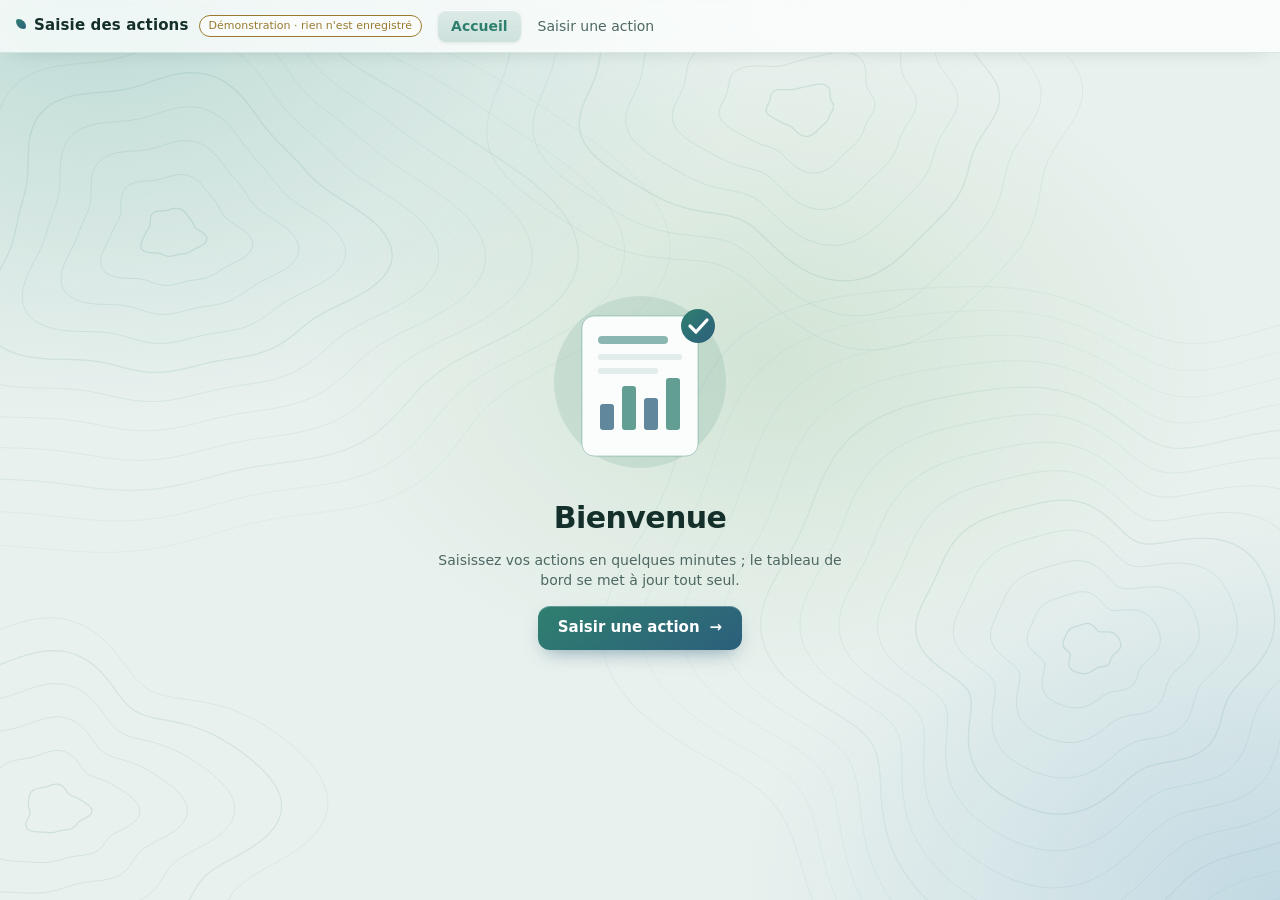
==== saisie/index.html @ 2374b157 "Widget de saisie : accueil anime, fiche generee depuis la table, enregistrement Co-Authored-By: Clau" ====
<!DOCTYPE html>
<html lang="fr">
<head>
  <meta charset="UTF-8" />
  <meta name="viewport" content="width=device-width, initial-scale=1.0" />
  <!-- Même politique que le tableau de bord : rien ne se charge ni ne part hors du domaine du widget. -->
  <meta http-equiv="Content-Security-Policy"
        content="default-src 'self'; script-src 'self'; style-src 'self' 'unsafe-inline'; img-src 'self' data:; connect-src 'self'; font-src 'self'; object-src 'none'; base-uri 'none'; form-action 'none'" />
  <title>Saisie des actions — widget Grist</title>
  <link rel="stylesheet" href="../src/styles.css?v=20261118-1029" />
  <link rel="stylesheet" href="saisie.css?v=20261118-1029" />
  <script src="../vendor/grist-plugin-api.js?v=20261118-1029"></script>
</head>
<body>
  <div id="app"><div class="empty">Chargement…</div></div>
  <script type="module" src="saisie.js?v=20261118-1029"></script>
</body>
</html>
---- src/styles.css ----
/* Thème doux : verts et bleus, fond en courbes de niveau,
   cartes en verre dépoli avec relief. Aucune ressource externe (CSP 'self'). */
:root {
  --bg: #e9f1ee;
  --blob-1: rgba(111, 179, 168, .35); --blob-2: rgba(91, 155, 196, .28); --blob-3: rgba(140, 191, 138, .25);
  --surface: rgba(255, 255, 255, .74); --surface-solid: #fbfdfc; --surface-2: rgba(255, 255, 255, .55);
  --text: #15302b; --text-2: #4d6862; --border: rgba(47, 127, 111, .16); --grid: rgba(47, 127, 111, .10);
  --accent: #2f7f6f; --accent-2: #2c5f7c; --accent-soft: rgba(47, 127, 111, .12);
  --live: #2f7f6f; --demo: #9a7a2e;
  --shadow: 0 1px 1px rgba(21, 48, 43, .04), 0 2px 6px rgba(21, 48, 43, .05), 0 12px 28px -8px rgba(21, 48, 43, .14);
  --shadow-hover: 0 1px 2px rgba(21, 48, 43, .05), 0 6px 14px rgba(21, 48, 43, .08), 0 22px 40px -12px rgba(21, 48, 43, .22);
  --edge: inset 0 1px 0 rgba(255, 255, 255, .9);
  --fond-opacity: .9;
  color-scheme: light;
}
@media (prefers-color-scheme: dark) {
  :root {
    --bg: #0e1a18;
    --blob-1: rgba(47, 127, 111, .28); --blob-2: rgba(44, 95, 124, .30); --blob-3: rgba(79, 138, 75, .18);
    --surface: rgba(24, 40, 37, .72); --surface-solid: #172623; --surface-2: rgba(30, 50, 46, .6);
    --text: #e3efeb; --text-2: #9fbab3; --border: rgba(157, 208, 192, .14); --grid: rgba(157, 208, 192, .09);
    --accent: #7cc4b2; --accent-2: #8fbfdc; --accent-soft: rgba(124, 196, 178, .14);
    --live: #7cc4b2; --demo: #d9b867;
    --shadow: 0 1px 1px rgba(0, 0, 0, .25), 0 10px 26px -8px rgba(0, 0, 0, .55);
    --shadow-hover: 0 2px 4px rgba(0, 0, 0, .3), 0 20px 40px -12px rgba(0, 0, 0, .7);
    --edge: inset 0 1px 0 rgba(255, 255, 255, .06);
    --fond-opacity: .35;
    color-scheme: dark;
  }
}
* { box-sizing: border-box; }
html, body { margin: 0; height: 100%; color: var(--text); font: 14px/1.45 system-ui, -apple-system, "Segoe UI", Roboto, sans-serif; }
body {
  background-color: var(--bg);
  background-image:
    radial-gradient(1100px 700px at 8% 0%, var(--blob-1), transparent 60%),
    radial-gradient(900px 650px at 100% 100%, var(--blob-2), transparent 60%),
    radial-gradient(700px 500px at 60% 40%, var(--blob-3), transparent 65%);
  overflow: hidden;
}
body::before { /* courbes de niveau */
  content: ""; position: fixed; inset: 0; z-index: -1; pointer-events: none;
  background: url("fond.svg") center / cover no-repeat; opacity: var(--fond-opacity);
}
button, input, select { font: inherit; color: inherit; }
.empty { padding: 32px; text-align: center; color: var(--text-2); }
.muted { color: var(--text-2); font-size: 12px; }

/* Squelette : en-tête + filtres fixes, contenu défilant */
#app { height: 100vh; display: flex; flex-direction: column; }
.top { flex: none; display: flex; align-items: center; gap: 16px; padding: 10px 16px; flex-wrap: wrap;
  background: var(--surface); backdrop-filter: blur(14px) saturate(1.2); -webkit-backdrop-filter: blur(14px) saturate(1.2);
  border-bottom: 1px solid var(--border); box-shadow: 0 6px 20px -14px rgba(21, 48, 43, .35); position: relative; z-index: 6; }
.brand { display: flex; align-items: center; gap: 10px; min-width: 0; }
.brand strong { font-size: 15px; letter-spacing: .01em; }
.brand strong::before { content: ""; display: inline-block; width: 10px; height: 10px; margin-right: 8px; border-radius: 3px 10px;
  background: linear-gradient(135deg, var(--accent), var(--accent-2)); vertical-align: 1px; }
.badge { font-size: 11px; padding: 2px 9px; border-radius: 99px; border: 1px solid currentColor; white-space: nowrap; background: var(--surface-2); }
.badge.live { color: var(--live); } .badge.demo { color: var(--demo); }
.tabs { display: flex; gap: 4px; flex: 1; flex-wrap: wrap; }
.tab { border: 0; background: none; padding: 6px 13px; border-radius: 8px; cursor: pointer; color: var(--text-2); transition: background .15s, color .15s; }
.tab:hover { background: var(--accent-soft); }
.tab.on { background: linear-gradient(180deg, var(--accent-soft), rgba(47, 127, 111, .2)); color: var(--accent); font-weight: 600; box-shadow: var(--edge), 0 1px 3px rgba(21, 48, 43, .1); }
.actions { display: flex; gap: 6px; }
.iconbtn { border: 1px solid var(--border); background: var(--surface-2); width: 32px; height: 32px; border-radius: 8px; cursor: pointer; box-shadow: var(--edge); }
.iconbtn.on, .iconbtn:hover { border-color: var(--accent); color: var(--accent); }

.filterzone { flex: none; padding: 10px 16px 0; position: relative; z-index: 5; }
.layout { flex: 1; min-height: 0; display: grid; grid-template-columns: 1fr; }
.layout.withside { grid-template-columns: 1fr 300px; }
.content { overflow: auto; padding: 12px 16px 28px; min-width: 0; scrollbar-gutter: stable; }

/* Cartes en relief */
.card, .kpi, .filters, .settings {
  background: var(--surface); backdrop-filter: blur(12px) saturate(1.15); -webkit-backdrop-filter: blur(12px) saturate(1.15);
  border: 1px solid var(--border); box-shadow: var(--shadow), var(--edge);
}
.card, .kpi { border-radius: 14px; transition: box-shadow .2s, transform .2s; }
.card:hover, .kpi:hover { box-shadow: var(--shadow-hover), var(--edge); }
.kpi:hover { transform: translateY(-2px); }
.kpi { border-radius: 16px; }

/* Filtres */
.filters { display: flex; flex-wrap: wrap; gap: 10px 22px; align-items: flex-end; padding: 10px 14px; border-radius: 14px; }
.filters.compact { align-items: center; gap: 10px; }
.ftoggle { border: 0; background: var(--accent-soft); color: var(--accent); border-radius: 8px; padding: 4px 10px; cursor: pointer; font-size: 12px; font-weight: 600; align-self: center; }
.fgroup { display: flex; flex-direction: column; gap: 4px; position: relative; }
.flabel { font-size: 11px; text-transform: uppercase; letter-spacing: .05em; color: var(--text-2); }
.chips { display: flex; flex-wrap: wrap; gap: 4px; }
.chip { border: 1px solid var(--border); background: var(--surface-2); border-radius: 99px; padding: 3px 10px; cursor: pointer; font-size: 13px; box-shadow: var(--edge); transition: all .15s; }
.chip:hover { border-color: var(--accent); }
.chip.on { background: linear-gradient(180deg, var(--accent), #276b5e); border-color: transparent; color: #fff; box-shadow: 0 2px 6px rgba(47, 127, 111, .35); }
.chip.zero:not(.on), .popitem.zero { opacity: .45; }
.cnt { margin-left: 6px; font-size: 11px; opacity: .7; font-variant-numeric: tabular-nums; }
.menubtn { border: 1px solid var(--border); background: var(--surface-2); border-radius: 8px; padding: 4px 10px; cursor: pointer; min-width: 190px; text-align: left; display: flex; box-shadow: var(--edge); }
.menubtn.on { border-color: var(--accent); color: var(--accent); }
.menutxt { flex: 1; overflow: hidden; text-overflow: ellipsis; white-space: nowrap; max-width: 260px; }
.pop { position: absolute; top: 100%; left: 0; margin-top: 4px; z-index: 20; width: 330px; max-width: 90vw; background: var(--surface-solid);
  border: 1px solid var(--border); border-radius: 12px; box-shadow: var(--shadow-hover); padding: 8px; }
.popsearch { width: 100%; padding: 5px 8px; border: 1px solid var(--border); border-radius: 8px; background: var(--surface-2); margin-bottom: 6px; }
.poplist { max-height: 280px; overflow: auto; }
.popitem { display: flex; align-items: center; gap: 8px; padding: 4px; border-radius: 6px; cursor: pointer; }
.popitem:hover { background: var(--accent-soft); }
.popval { flex: 1; }
.linkbtn { border: 0; background: none; color: var(--accent); cursor: pointer; padding: 4px 0; text-decoration: underline; text-underline-offset: 2px; }
.achips { display: flex; flex-wrap: wrap; gap: 6px; }
.achip { border: 1px solid var(--accent); background: var(--accent-soft); color: var(--accent); border-radius: 99px; padding: 2px 10px; cursor: pointer; font-size: 12px; }
.achip .ak { opacity: .7; }

/* Indicateurs */
.kpis { display: grid; grid-template-columns: repeat(auto-fit, minmax(210px, 1fr)); gap: 14px; margin-bottom: 14px; }
.kpi { padding: 16px 18px 0; position: relative; overflow: hidden; display: flex; flex-direction: column; min-height: 132px; }
.khead { display: flex; justify-content: space-between; align-items: flex-start; gap: 10px; }
.kpil { font-size: 12px; font-weight: 600; letter-spacing: .05em; text-transform: uppercase; color: var(--text-2); padding-top: 2px; }
.kico { flex: none; width: 40px; height: 40px; border-radius: 11px; display: grid; place-items: center; color: #fff;
  background: linear-gradient(145deg, var(--accent), var(--accent-2)); box-shadow: 0 4px 10px -3px rgba(44, 95, 124, .45), inset 0 1px 0 rgba(255, 255, 255, .25); }
.kico svg { width: 21px; height: 21px; }
.kpiv { font-size: 30px; font-weight: 800; font-variant-numeric: tabular-nums; color: var(--text); letter-spacing: -.02em; line-height: 1.05; margin-top: -6px; }
.kdelta, .kpisub { margin-top: 6px; font-size: 12px; color: var(--text-2); }
.kdelta.up { color: #1f9d6b; font-weight: 600; } .kdelta.down { color: var(--accent-2); font-weight: 600; }
.kdelta span { color: var(--text-2); font-weight: 400; }
.kspark { margin: auto -18px 0; height: 36px; }
.kspark svg { display: block; width: 100%; height: 100%; }
.kspark-a { fill: var(--accent-2); opacity: .12; }
.kspark-l { fill: none; stroke: var(--accent-2); stroke-width: 1.6; opacity: .75; }
@media (prefers-color-scheme: dark) { .kdelta.up { color: #5fd29a; } }

/* En-tête des cartes graphiques */
.chead { display: flex; justify-content: space-between; align-items: flex-start; gap: 10px; margin-bottom: 6px; }
.chead h3 { margin: 0; }
.csub { font-size: 12px; color: var(--text-2); margin-top: 2px; }
.cchip { flex: none; display: inline-flex; align-items: center; gap: 6px; border: 0; border-radius: 99px; padding: 5px 12px; font-size: 12px; font-weight: 600;
  background: var(--accent-soft); color: var(--text); cursor: pointer; }
.cchip:hover { background: rgba(47, 127, 111, .2); }
.cico svg { width: 15px; height: 15px; display: block; }

/* Grille */
.grid { display: grid; grid-template-columns: repeat(12, 1fr); gap: 12px; }
.card { padding: 12px 14px; min-width: 0; }
.span4 { grid-column: span 4; } .span6 { grid-column: span 6; } .span12 { grid-column: span 12; }
.card h3 { margin: 0 0 8px; font-size: 14px; font-weight: 650; display: flex; justify-content: space-between; gap: 8px; }
.hint { font-weight: 400; font-size: 11px; color: var(--text-2); }
.chart { height: 300px; }
.span12 .chart { height: 340px; }
.span4 .chart { height: 280px; }

/* Listes et tableaux */
.thead { display: flex; justify-content: space-between; align-items: center; gap: 12px; margin-bottom: 8px; flex-wrap: wrap; }
.thead h3 { margin: 0; }
.tsearch { padding: 5px 9px; border: 1px solid var(--border); border-radius: 8px; background: var(--surface-2); width: 260px; max-width: 50%; }
.tablewrap { overflow-x: auto; }
table { width: 100%; border-collapse: collapse; font-size: 13px; }
th { text-align: left; font-weight: 600; color: var(--text-2); padding: 7px 8px; border-bottom: 1px solid var(--border); cursor: pointer; white-space: nowrap; user-select: none; }
th.sorted { color: var(--accent); }
td { padding: 7px 8px; border-bottom: 1px solid var(--grid); vertical-align: top; }
tbody tr:hover td { background: var(--accent-soft); }
.num { text-align: right; font-variant-numeric: tabular-nums; white-space: nowrap; }
.nowrap { white-space: nowrap; }
.pager { display: flex; justify-content: flex-end; align-items: center; gap: 6px; margin-top: 8px; color: var(--text-2); }
.pager button { border: 1px solid var(--border); background: var(--surface-2); border-radius: 6px; width: 28px; height: 26px; cursor: pointer; }
.pager button:disabled { opacity: .4; cursor: default; }
.stable tr.clic { cursor: pointer; }
.stable tr.estompe td { opacity: .45; }
.stable tr.choisi td { background: var(--accent-soft); font-weight: 600; }
.stable td:first-child { white-space: nowrap; }
.partcol { width: 22%; min-width: 140px; }
.partcol { white-space: nowrap; }
.pbar { display: inline-block; width: calc(100% - 44px); height: 8px; border-radius: 99px; background: var(--grid); vertical-align: middle; overflow: hidden; }
.pbar span { display: block; height: 100%; border-radius: 99px; box-shadow: inset 0 1px 0 rgba(255, 255, 255, .35); }
.partcol small { display: inline-block; width: 40px; text-align: right; color: var(--text-2); }
tfoot .total td, tfoot .total th { font-weight: 700; border-top: 2px solid var(--border); border-bottom: 0; }
.seg { display: inline-flex; border: 1px solid var(--border); border-radius: 9px; overflow: hidden; background: var(--surface-2); box-shadow: var(--edge); }
.seg button { border: 0; background: none; padding: 4px 11px; cursor: pointer; color: var(--text-2); font-size: 12px; }
.seg button.on { background: var(--accent); color: #fff; }
/* Carte de chaleur */
.heat th, .heat td { text-align: center; padding: 5px 4px; }
.heat th.rowh { text-align: left; white-space: nowrap; cursor: default; color: var(--text); font-weight: 500; }
.heat th.yr { color: var(--accent); border-bottom: 0; }
.heat th.mo { font-weight: 500; text-transform: capitalize; }
.heat td.hc { background: rgba(47, 127, 111, var(--a)); border: 2px solid transparent; background-clip: padding-box; border-radius: 6px;
  min-width: 34px; font-variant-numeric: tabular-nums; font-size: 12px; }
.heat td.hc.fonce { color: #fff; }
.heat td.tot { font-weight: 700; }
.heat tbody tr:hover td { background-color: rgba(47, 127, 111, var(--a)); outline: 1px solid var(--accent-soft); }

/* Gantt */
.gcard { padding-bottom: 8px; }
.gbar { display: flex; flex-wrap: wrap; gap: 10px 16px; align-items: center; margin-bottom: 10px; }
.gctl { font-size: 12px; color: var(--text-2); display: flex; align-items: center; gap: 6px; }
.gctl select { padding: 4px 6px; border: 1px solid var(--border); border-radius: 8px; background: var(--surface-2); color: var(--text); }
.gtoday { border: 1px solid var(--accent); color: var(--accent); background: var(--surface-2); border-radius: 8px; padding: 3px 10px; cursor: pointer; font-size: 12px; }
.glegend { display: flex; flex-wrap: wrap; gap: 4px 10px; align-items: center; font-size: 12px; }
.glg { border: 0; background: none; cursor: pointer; padding: 2px 4px; border-radius: 6px; color: var(--text-2); }
.glg:hover { background: var(--accent-soft); color: var(--text); }
.gk { color: var(--text-2); }
.gdot { display: inline-block; width: 10px; height: 10px; border-radius: 3px; margin-right: 6px; vertical-align: -1px; box-shadow: inset 0 0 0 1px rgba(0, 0, 0, .08); }
.gscroll { overflow: auto; max-height: calc(100vh - 260px); min-height: 280px; border: 1px solid var(--border); border-radius: 10px; background: var(--surface-2); }
.ginner { position: relative; }
.grow { display: flex; }
.gleft { flex: none; width: 300px; position: sticky; left: 0; z-index: 2; background: var(--surface-solid); border-right: 1px solid var(--border); padding: 4px 10px; min-width: 0; }
.gtime { position: relative; flex: none; }
.ghead { position: sticky; top: 0; z-index: 4; background: var(--surface-solid); border-bottom: 1px solid var(--border); height: 46px; }
.gcorner { z-index: 5; display: flex; align-items: flex-end; font-size: 12px; color: var(--text-2); padding-bottom: 6px; }
.gyears, .gmonths { position: relative; height: 23px; }
.gy, .gm { position: absolute; top: 0; height: 23px; line-height: 23px; padding-left: 6px; overflow: hidden; white-space: nowrap; font-size: 11px; color: var(--text-2); border-left: 1px solid var(--grid); }
.gy { font-weight: 700; color: var(--accent); border-left-color: var(--border); }
.gbody { position: relative; }
.ggrid { position: absolute; top: 0; bottom: 0; z-index: 0; pointer-events: none; }
.gline { position: absolute; top: 0; bottom: 0; border-left: 1px solid var(--grid); }
.gline.gyear { border-left: 1px solid var(--border); }
.gnow { position: absolute; top: 0; bottom: 0; border-left: 2px dashed #c97a3a; opacity: .85; }
.gnow span { position: sticky; top: 0; display: inline-block; transform: translateX(-50%); background: #c97a3a; color: #fff; font-size: 10px; padding: 1px 6px; border-radius: 99px; }
.ggroup { min-height: 32px; background: var(--accent-soft); border-top: 1px solid var(--border); }
.ggroup .gleft { display: flex; align-items: center; gap: 4px; background: linear-gradient(90deg, var(--surface-solid), var(--surface-solid)); font-weight: 600; }
.ggroup .gleft::after { content: ""; position: absolute; inset: 0; background: var(--accent-soft); pointer-events: none; }
.gcaret { border: 0; background: none; cursor: pointer; width: 20px; color: var(--text-2); transform: rotate(90deg); transition: transform .15s; position: relative; z-index: 1; }
.ggroup.closed .gcaret { transform: rotate(0deg); }
.gname { border: 0; background: none; cursor: pointer; padding: 0; text-align: left; flex: 1; min-width: 0; overflow: hidden; text-overflow: ellipsis; white-space: nowrap; font-weight: 600; position: relative; z-index: 1; }
.gname:hover { color: var(--accent); text-decoration: underline; }
.gcount { font-size: 11px; color: var(--text-2); font-weight: 500; white-space: nowrap; position: relative; z-index: 1; }
.ggroup .gdot { position: relative; z-index: 1; }
.gspan { position: absolute; top: 12px; height: 8px; border-radius: 99px; opacity: .35; }
.gaction { min-height: 38px; }
.gaction .gleft { display: flex; flex-direction: column; justify-content: center; }
.gtitle { font-size: 12.5px; white-space: nowrap; overflow: hidden; text-overflow: ellipsis; }
.gsub { font-size: 11px; color: var(--text-2); white-space: nowrap; overflow: hidden; text-overflow: ellipsis; }
.gaction:hover .gleft { background: var(--surface-solid); box-shadow: inset 3px 0 0 var(--accent); }
.gbarre { position: absolute; top: 8px; height: 22px; border-radius: 7px; z-index: 1; cursor: default; font-size: 11.5px; line-height: 22px; padding: 0 8px;
  white-space: nowrap; overflow: hidden; text-overflow: ellipsis;
  box-shadow: inset 0 1px 0 rgba(255, 255, 255, .35), inset 0 -1px 0 rgba(0, 0, 0, .08), 0 2px 5px rgba(21, 48, 43, .18);
  background-image: linear-gradient(180deg, rgba(255, 255, 255, .18), rgba(255, 255, 255, 0) 60%) !important; transition: transform .12s, box-shadow .12s; }
.gbarre { background-blend-mode: normal; }
.gbarre:hover { transform: translateY(-1px); box-shadow: inset 0 1px 0 rgba(255, 255, 255, .35), 0 6px 14px rgba(21, 48, 43, .28); z-index: 3; }
.gbarre.court { padding: 0; }
.gbarre.alerte { outline: 2px dashed #c0563a; outline-offset: 1px; }
.gout { position: absolute; top: 8px; line-height: 22px; font-size: 11.5px; color: var(--text-2); white-space: nowrap; pointer-events: none; z-index: 1; }
.gtip { position: fixed; z-index: 50; max-width: 340px; background: var(--surface-solid); color: var(--text); border: 1px solid var(--border);
  border-radius: 10px; box-shadow: var(--shadow-hover); padding: 8px 10px; font-size: 12px; pointer-events: none; }
.gtip strong { display: block; margin-bottom: 4px; font-size: 13px; }
.gtip div { margin-top: 2px; }

/* Réglages */
.settings { border-left: 1px solid var(--border); padding: 12px 16px; overflow: auto; border-radius: 0; box-shadow: none; }
.settings h3 { font-size: 13px; margin: 12px 0 8px; }
.settings h3:first-child { margin-top: 0; }
.srow { display: flex; flex-direction: column; gap: 3px; margin-bottom: 8px; font-size: 12px; color: var(--text-2); }
.srow select { padding: 4px 6px; border: 1px solid var(--border); border-radius: 8px; background: var(--surface-2); color: var(--text); }
.scheck { display: flex; align-items: center; gap: 8px; font-size: 13px; margin-bottom: 4px; cursor: pointer; }

@media (max-width: 1150px) { .tcard.span6 { grid-column: span 12; } }
@media (max-width: 900px) {
  .span4, .span6 { grid-column: span 12; }
  .layout.withside { grid-template-columns: 1fr; }
  .settings { border-left: 0; border-top: 1px solid var(--border); }
  .gleft { width: 180px; }
}
---- saisie/saisie.css ----
/* Widget de saisie : reprend les jetons de ../src/styles.css (couleurs, fond, verre dépoli). */
:root { --border-strong: rgba(47, 127, 111, .35); }
body { overflow: auto; }
#app { height: auto; min-height: 100vh; }
main { padding: 18px 20px 32px; }
.top { position: sticky; top: 0; }

/* ---------- Accueil ---------- */
.stage { position: relative; min-height: calc(100vh - 110px); display: grid; grid-template-columns: 1fr; align-items: center; }
.hero { display: flex; flex-direction: column; align-items: center; text-align: center; gap: 10px; padding: 12px;
  width: 42%; margin-left: 29%; transition: margin-left .9s cubic-bezier(.2, .8, .2, 1); }
.hero h1 { margin: 4px 0 0; font-size: 30px; letter-spacing: -.02em; }
.lede { margin: 0; color: var(--text-2); max-width: 46ch; }
.illu { width: 220px; height: 200px; transition: width .9s, height .9s; }
.illu svg { width: 100%; height: 100%; overflow: visible; }
.halo { fill: var(--accent-soft); transform-origin: 110px 100px; animation: pulse 3.2s ease-in-out infinite; }
.sheet { transform-origin: 110px 104px; animation: rise .8s cubic-bezier(.2, .9, .3, 1.2) both; }
.ln { fill: var(--accent-soft); transform-box: fill-box; transform-origin: left; animation: type .5s ease-out both; }
.ln.l1 { fill: var(--accent); opacity: .55; animation-delay: .5s; } .ln.l2 { animation-delay: .75s; } .ln.l3 { animation-delay: .95s; }
.bar { fill: var(--accent-2); opacity: .75; transform-box: fill-box; transform-origin: bottom; animation: grow .7s ease-out both; }
.b1 { --h: 26px; animation-delay: 1.05s; } .b2 { --h: 44px; animation-delay: 1.15s; fill: var(--accent); }
.b3 { --h: 32px; animation-delay: 1.25s; } .b4 { --h: 52px; animation-delay: 1.35s; fill: var(--accent); }
.bar { height: var(--h); y: calc(148px - var(--h)); }
.pen { animation: write 1.4s ease-in-out .35s both; }
.check { transform-box: fill-box; transform-origin: center; animation: pop .45s cubic-bezier(.2, .9, .3, 1.6) 1.5s both; }
@keyframes rise { from { opacity: 0; transform: translateY(18px) scale(.94); } to { opacity: 1; transform: none; } }
@keyframes type { from { transform: scaleX(0); } to { transform: scaleX(1); } }
@keyframes grow { from { transform: scaleY(0); } to { transform: scaleY(1); } }
@keyframes pop { from { opacity: 0; transform: scale(.2); } to { opacity: 1; transform: scale(1); } }
@keyframes pulse { 0%, 100% { transform: scale(1); opacity: .9; } 50% { transform: scale(1.05); opacity: .6; } }
@keyframes write { 0% { transform: translate(150px, 50px); opacity: 0; } 15% { opacity: 1; } 40% { transform: translate(140px, 58px); }
  70% { transform: translate(152px, 74px); } 100% { transform: translate(172px, 120px); opacity: 0; } }

.cta { margin-top: 6px; display: inline-flex; align-items: center; gap: 10px; border: 0; border-radius: 12px; padding: 11px 20px; cursor: pointer;
  font-weight: 650; font-size: 15px; color: #fff; background: linear-gradient(145deg, var(--accent), var(--accent-2));
  box-shadow: 0 8px 20px -8px rgba(44, 95, 124, .6), inset 0 1px 0 rgba(255, 255, 255, .25); transition: transform .15s, box-shadow .15s; }
.cta:hover { transform: translateY(-1px); box-shadow: 0 12px 24px -8px rgba(44, 95, 124, .7), inset 0 1px 0 rgba(255, 255, 255, .25); }
.cta:disabled { opacity: .6; cursor: default; transform: none; }
.cta .arr { transition: transform .15s; } .cta:hover .arr { transform: translateX(3px); }

.bubbles { position: absolute; inset: 0 0 0 auto; width: 56%; display: flex; flex-direction: column; justify-content: center; gap: 14px;
  pointer-events: none; padding: 8px 4px 8px 0; }
.bubble { display: flex; gap: 14px; align-items: flex-start; padding: 14px 18px; border-radius: 18px 18px 18px 4px;
  background: var(--surface); backdrop-filter: blur(12px); -webkit-backdrop-filter: blur(12px);
  border: 1px solid var(--border); box-shadow: var(--shadow), var(--edge);
  opacity: 0; transform: translateX(60px) scale(.97); transition: opacity .55s ease, transform .65s cubic-bezier(.2, .8, .2, 1);
  transition-delay: calc(.9s + var(--i) * .22s); }
.bubble h2 { margin: 0 0 3px; font-size: 14px; }
.bubble p { margin: 0; font-size: 13px; color: var(--text-2); line-height: 1.45; }
.bnum { flex: none; width: 30px; height: 30px; border-radius: 10px; display: grid; place-items: center; font-weight: 700; color: #fff;
  background: linear-gradient(145deg, var(--accent), var(--accent-2)); }

.stage.docked .hero { margin-left: 0; }
.stage.docked .bubbles { pointer-events: auto; }
.stage.docked .bubble { opacity: 1; transform: none; }

@media (max-width: 820px) {
  .stage { min-height: 0; }
  .hero, .stage.docked .hero { width: 100%; margin-left: 0; }
  .bubbles { position: static; width: 100%; margin-top: 18px; }
}
@media (prefers-reduced-motion: reduce) {
  *, *::before, *::after { animation: none !important; transition: none !important; }
  .bar { transform: none; }
}

/* ---------- Fiche ---------- */
.fiche { max-width: 1040px; margin: 0 auto; }
.fhead { display: flex; align-items: flex-start; gap: 16px; margin-bottom: 14px; }
.fhead h1 { margin: 0; font-size: 22px; }
.back { border: 1px solid var(--border); background: var(--surface-2); border-radius: 10px; padding: 7px 12px; cursor: pointer; white-space: nowrap; }
.back:hover { border-color: var(--accent); color: var(--accent); }
.sheetform { background: var(--surface); backdrop-filter: blur(12px); border: 1px solid var(--border); border-radius: 18px;
  box-shadow: var(--shadow), var(--edge); padding: 20px 22px; animation: rise .45s ease-out both; }
.fgrid { display: grid; grid-template-columns: repeat(2, minmax(0, 1fr)); gap: 14px 20px; }
.fld { display: flex; flex-direction: column; gap: 5px; min-width: 0; }
.fld.wide { grid-column: 1 / -1; }
.fld > label { font-size: 12px; font-weight: 600; letter-spacing: .03em; text-transform: uppercase; color: var(--text-2); }
.req { color: #c0563a; }
.fld input[type=text], .fld input[type=number], .fld input[type=date], .fld input[type=datetime-local], .fld select, .fld textarea {
  width: 100%; padding: 9px 11px; border: 1px solid var(--border); border-radius: 10px; background: var(--surface-solid); color: var(--text);
  transition: border-color .15s, box-shadow .15s; }
.fld textarea { resize: vertical; min-height: 70px; font: inherit; }
.fld input:focus, .fld select:focus, .fld textarea:focus { outline: 0; border-color: var(--accent); box-shadow: 0 0 0 3px var(--accent-soft); }
.switch { display: inline-flex; align-items: center; gap: 8px; cursor: pointer; }
.warn { margin: 14px 0 0; color: #a05a1c; background: rgba(201, 122, 58, .12); border-radius: 10px; padding: 8px 12px; }
.err { margin: 14px 0 0; color: #a4402a; background: rgba(192, 86, 58, .12); border-radius: 10px; padding: 8px 12px; }
.actions { display: flex; justify-content: flex-end; gap: 10px; margin-top: 18px; }
.actions.center { justify-content: center; }
.ghost { border: 1px solid var(--border); background: var(--surface-2); border-radius: 12px; padding: 10px 18px; cursor: pointer; font-weight: 600; }
.ghost:hover { border-color: var(--accent); color: var(--accent); }
@media (max-width: 720px) { .fgrid { grid-template-columns: 1fr; } }

/* ---------- Confirmation ---------- */
.merci { max-width: 640px; margin: 20px auto; display: flex; flex-direction: column; align-items: center; text-align: center; gap: 10px; }
.merci h1 { margin: 0; }
.payload { text-align: left; align-self: stretch; max-height: 240px; overflow: auto; font-size: 12px; background: var(--surface-solid);
  border: 1px solid var(--border); border-radius: 10px; padding: 10px 12px; }
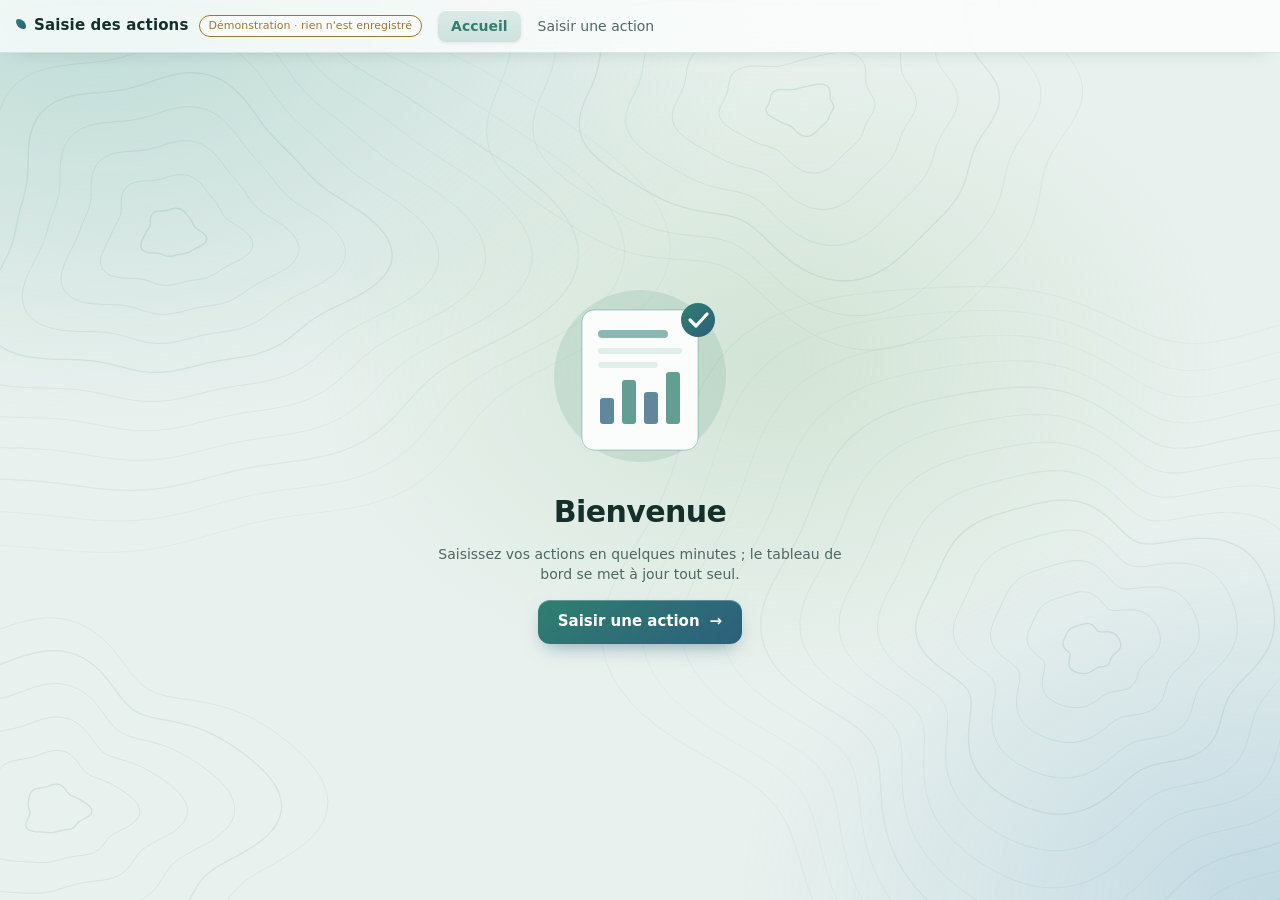
==== commit f0d60939: "Saisie : fiche compacte (4 colonnes, choix multiples en menus, barre de validation fixe) Co-Authored" ====
--- a/saisie/index.html
+++ b/saisie/index.html
@@ -7,12 +7,12 @@
   <meta http-equiv="Content-Security-Policy"
         content="default-src 'self'; script-src 'self'; style-src 'self' 'unsafe-inline'; img-src 'self' data:; connect-src 'self'; font-src 'self'; object-src 'none'; base-uri 'none'; form-action 'none'" />
   <title>Saisie des actions — widget Grist</title>
-  <link rel="stylesheet" href="../src/styles.css?v=20261118-1029" />
-  <link rel="stylesheet" href="saisie.css?v=20261118-1029" />
-  <script src="../vendor/grist-plugin-api.js?v=20261118-1029"></script>
+  <link rel="stylesheet" href="../src/styles.css?v=20261118-1056" />
+  <link rel="stylesheet" href="saisie.css?v=20261118-1056" />
+  <script src="../vendor/grist-plugin-api.js?v=20261118-1056"></script>
 </head>
 <body>
   <div id="app"><div class="empty">Chargement…</div></div>
-  <script type="module" src="saisie.js?v=20261118-1029"></script>
+  <script type="module" src="saisie.js?v=20261118-1056"></script>
 </body>
 </html>
--- a/saisie/saisie.css
+++ b/saisie/saisie.css
@@ -2,7 +2,7 @@
 :root { --border-strong: rgba(47, 127, 111, .35); }
 body { overflow: auto; }
 #app { height: auto; min-height: 100vh; }
-main { padding: 18px 20px 32px; }
+main { padding: 12px 16px 16px; }
 .top { position: sticky; top: 0; }
 
 /* ---------- Accueil ---------- */
@@ -64,32 +64,47 @@
   .bar { transform: none; }
 }
 
-/* ---------- Fiche ---------- */
-.fiche { max-width: 1040px; margin: 0 auto; }
-.fhead { display: flex; align-items: flex-start; gap: 16px; margin-bottom: 14px; }
-.fhead h1 { margin: 0; font-size: 22px; }
-.back { border: 1px solid var(--border); background: var(--surface-2); border-radius: 10px; padding: 7px 12px; cursor: pointer; white-space: nowrap; }
+/* ---------- Fiche (compacte : tient sur un écran) ---------- */
+.fiche { max-width: 1280px; margin: 0 auto; }
+.fhead { display: flex; align-items: center; gap: 12px; margin-bottom: 10px; }
+.fhead h1 { margin: 0; font-size: 19px; }
+.back { border: 1px solid var(--border); background: var(--surface-2); border-radius: 9px; padding: 5px 11px; cursor: pointer; white-space: nowrap; font-size: 13px; }
 .back:hover { border-color: var(--accent); color: var(--accent); }
-.sheetform { background: var(--surface); backdrop-filter: blur(12px); border: 1px solid var(--border); border-radius: 18px;
-  box-shadow: var(--shadow), var(--edge); padding: 20px 22px; animation: rise .45s ease-out both; }
-.fgrid { display: grid; grid-template-columns: repeat(2, minmax(0, 1fr)); gap: 14px 20px; }
-.fld { display: flex; flex-direction: column; gap: 5px; min-width: 0; }
-.fld.wide { grid-column: 1 / -1; }
-.fld > label { font-size: 12px; font-weight: 600; letter-spacing: .03em; text-transform: uppercase; color: var(--text-2); }
+.sheetform { background: var(--surface); backdrop-filter: blur(12px); border: 1px solid var(--border); border-radius: 16px;
+  box-shadow: var(--shadow), var(--edge); padding: 14px 16px 0; animation: rise .45s ease-out both; }
+.fgrid { display: grid; grid-template-columns: repeat(auto-fill, minmax(210px, 1fr)); gap: 9px 14px; }
+.fld { display: flex; flex-direction: column; gap: 3px; min-width: 0; position: relative; }
+.fld.wide { grid-column: span 2; }
+.fld > label { font-size: 10.5px; font-weight: 650; letter-spacing: .04em; text-transform: uppercase; color: var(--text-2);
+  white-space: nowrap; overflow: hidden; text-overflow: ellipsis; }
 .req { color: #c0563a; }
-.fld input[type=text], .fld input[type=number], .fld input[type=date], .fld input[type=datetime-local], .fld select, .fld textarea {
-  width: 100%; padding: 9px 11px; border: 1px solid var(--border); border-radius: 10px; background: var(--surface-solid); color: var(--text);
-  transition: border-color .15s, box-shadow .15s; }
-.fld textarea { resize: vertical; min-height: 70px; font: inherit; }
-.fld input:focus, .fld select:focus, .fld textarea:focus { outline: 0; border-color: var(--accent); box-shadow: 0 0 0 3px var(--accent-soft); }
-.switch { display: inline-flex; align-items: center; gap: 8px; cursor: pointer; }
-.warn { margin: 14px 0 0; color: #a05a1c; background: rgba(201, 122, 58, .12); border-radius: 10px; padding: 8px 12px; }
-.err { margin: 14px 0 0; color: #a4402a; background: rgba(192, 86, 58, .12); border-radius: 10px; padding: 8px 12px; }
-.actions { display: flex; justify-content: flex-end; gap: 10px; margin-top: 18px; }
+.fld input[type=text], .fld input[type=number], .fld input[type=date], .fld input[type=datetime-local], .fld select, .fld textarea, .msel {
+  width: 100%; height: 34px; padding: 5px 9px; border: 1px solid var(--border); border-radius: 9px; background: var(--surface-solid); color: var(--text);
+  font-size: 13px; transition: border-color .15s, box-shadow .15s; }
+.fld textarea { height: auto; min-height: 34px; resize: vertical; font: inherit; font-size: 13px; line-height: 1.35; }
+.fld input:focus, .fld select:focus, .fld textarea:focus, .msel:focus { outline: 0; border-color: var(--accent); box-shadow: 0 0 0 3px var(--accent-soft); }
+.msel { display: flex; align-items: center; justify-content: space-between; gap: 6px; text-align: left; cursor: pointer; }
+.msel span { overflow: hidden; text-overflow: ellipsis; white-space: nowrap; }
+.msel.on { border-color: var(--accent); }
+.mwrap { position: relative; }
+.mpop { position: absolute; top: calc(100% + 4px); left: 0; right: 0; min-width: 220px; z-index: 30; background: var(--surface-solid);
+  border: 1px solid var(--border); border-radius: 12px; box-shadow: var(--shadow-hover); padding: 6px; }
+.msearch { width: 100%; padding: 5px 8px; margin-bottom: 4px; border: 1px solid var(--border); border-radius: 8px; background: var(--surface-2); font-size: 13px; }
+.mlist { max-height: 220px; overflow: auto; }
+.mitem { display: flex; align-items: center; gap: 8px; padding: 4px 6px; border-radius: 6px; cursor: pointer; font-size: 13px; }
+.mitem:hover { background: var(--accent-soft); }
+.switch { display: inline-flex; align-items: center; gap: 8px; height: 34px; cursor: pointer; }
+.warn { margin: 10px 0 0; color: #a05a1c; background: rgba(201, 122, 58, .12); border-radius: 9px; padding: 6px 10px; font-size: 13px; }
+.err { margin: 10px 0 0; color: #a4402a; background: rgba(192, 86, 58, .12); border-radius: 9px; padding: 6px 10px; font-size: 13px; }
+.actions { display: flex; justify-content: flex-end; align-items: center; gap: 10px; margin-top: 18px; }
+.actions.sticky { position: sticky; bottom: 0; margin: 12px -16px 0; padding: 10px 16px; border-top: 1px solid var(--border);
+  background: var(--surface-solid); border-radius: 0 0 16px 16px; }
+.actions .hintreq { margin-right: auto; font-size: 12px; }
 .actions.center { justify-content: center; }
-.ghost { border: 1px solid var(--border); background: var(--surface-2); border-radius: 12px; padding: 10px 18px; cursor: pointer; font-weight: 600; }
+.fiche .cta { margin-top: 0; padding: 8px 18px; font-size: 14px; }
+.ghost { border: 1px solid var(--border); background: var(--surface-2); border-radius: 12px; padding: 8px 16px; cursor: pointer; font-weight: 600; }
 .ghost:hover { border-color: var(--accent); color: var(--accent); }
-@media (max-width: 720px) { .fgrid { grid-template-columns: 1fr; } }
+@media (max-width: 520px) { .fld.wide { grid-column: auto; } }
 
 /* ---------- Confirmation ---------- */
 .merci { max-width: 640px; margin: 20px auto; display: flex; flex-direction: column; align-items: center; text-align: center; gap: 10px; }
